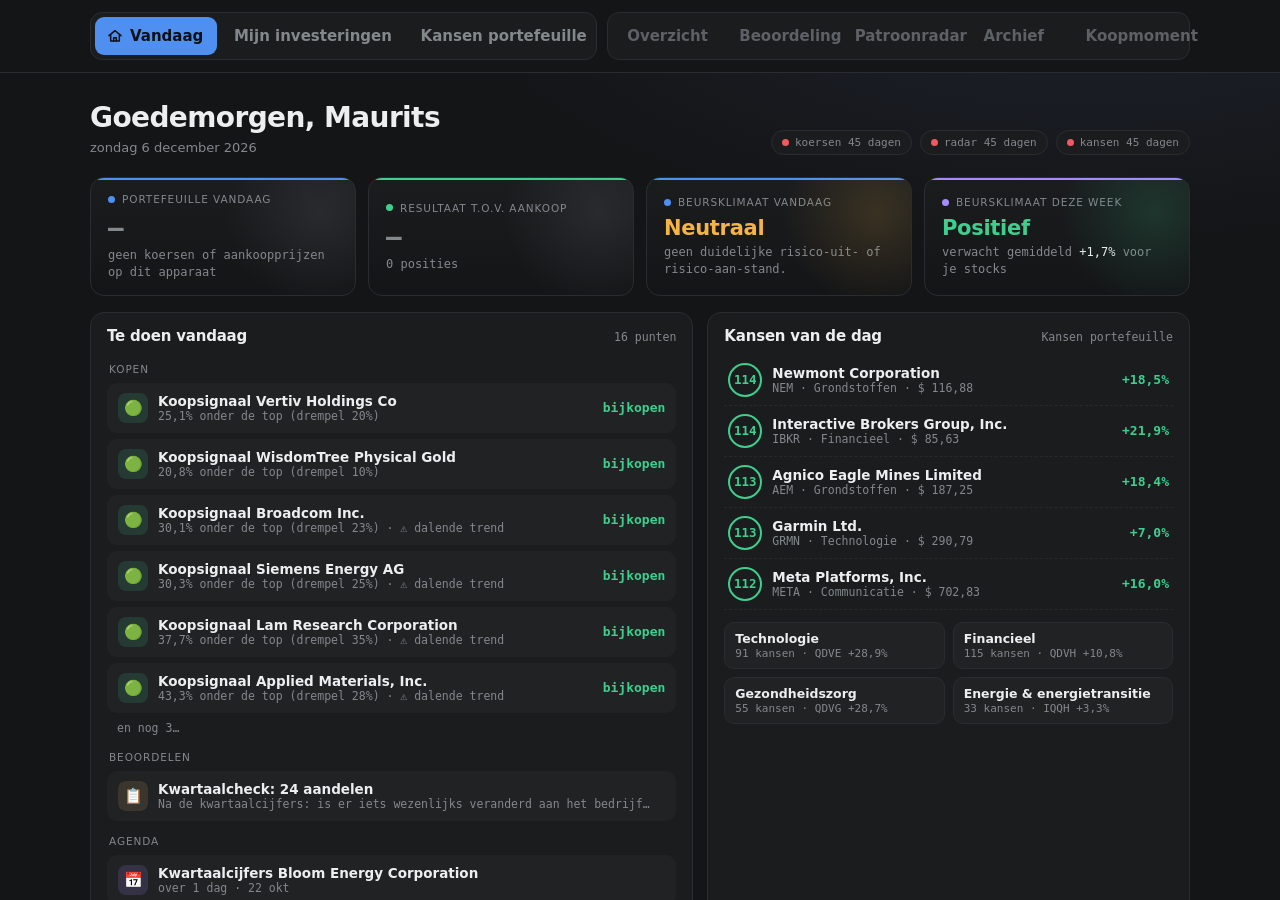
==== index.html @ e5e5acac "12 stappen uit de gids in het hele dashboard, pagina Beoordeling, beveiliging en app-icoon (tussenst" ====
<!DOCTYPE html>
<html lang="nl">
<head>
<meta charset="UTF-8">
<meta http-equiv="Content-Security-Policy" content="default-src 'self'; script-src 'self' 'unsafe-inline'; style-src 'self' 'unsafe-inline' https://fonts.googleapis.com; font-src https://fonts.gstatic.com; img-src 'self' data:; connect-src 'self' https://api.github.com; frame-src 'self'; object-src 'none'; base-uri 'none'; form-action 'none'">
<meta name="referrer" content="no-referrer">
<meta name="robots" content="noindex, nofollow">
<style id="af">html{display:none}</style>
<script src="antiframe.js"></script>
<meta name="viewport" content="width=device-width, initial-scale=1, viewport-fit=cover">
<title>Investeringen</title>
<link rel="manifest" href="manifest.webmanifest">
<meta name="theme-color" content="#141517">
<meta name="color-scheme" content="dark">
<meta name="mobile-web-app-capable" content="yes">
<meta name="apple-mobile-web-app-capable" content="yes">
<meta name="apple-mobile-web-app-status-bar-style" content="black-translucent">
<meta name="apple-mobile-web-app-title" content="Investeringen">
<link rel="icon" href="icons/icon.svg" type="image/svg+xml">
<link rel="icon" href="icons/icon-192.png" type="image/png" sizes="192x192">
<link rel="apple-touch-icon" href="icons/icon-180.png">
<link rel="preconnect" href="https://fonts.googleapis.com">
<link href="https://fonts.googleapis.com/css2?family=Space+Grotesk:wght@500;600;700&display=swap" rel="stylesheet">
<style>
  :root {
    --ink: #141517; --panel: #1a1c1e; --panel-2: #202224; --line: #2a2c2f;
    --muted: #83888d; --text: #eceef0; --accent: #4f8ff0;
  }
  * { box-sizing: border-box; margin: 0; padding: 0; }
  html, body { height: 100%; background: var(--ink); color: var(--text); overflow: hidden; }
  body {
    display: flex; flex-direction: column;
    font-family: 'Space Grotesk', system-ui, sans-serif;
    /* als app op het beginscherm: niet onder de notch, de statusbalk of de thuisbalk */
    padding: env(safe-area-inset-top, 0px) env(safe-area-inset-right, 0px) env(safe-area-inset-bottom, 0px) env(safe-area-inset-left, 0px);
  }
  nav.tabs {
    flex: 0 0 auto; display: flex; justify-content: center;
    padding: 12px 18px; background: var(--ink); border-bottom: 1px solid var(--line);
  }
  .navwrap { display: flex; gap: 10px; width: 100%; max-width: 1100px; }
  .seg {
    display: flex; gap: 4px; min-width: 0;
    background: var(--panel); border: 1px solid var(--line); border-radius: 12px; padding: 4px;
  }
  .seg.world { flex: 2.6 1 0; }
  .seg button.home { flex: 0 0 auto; display: inline-flex; align-items: center; gap: 7px; padding-left: 12px; padding-right: 14px; }
  .seg button.home svg { width: 16px; height: 16px; flex-shrink: 0; }
  .seg.world button.home.active { background: var(--accent); color: #0d1117; }
  .navwrap.is-home .seg.view button { color: #5d6166; }
  .seg.view { flex: 3 1 0; }
  .seg button {
    flex: 1; min-width: 0; font: inherit; font-size: 15px; font-weight: 600; cursor: pointer;
    border: 0; border-radius: 9px; padding: 10px 12px; white-space: nowrap;
    background: transparent; color: var(--muted); transition: background .15s, color .15s, box-shadow .15s;
  }
  .seg button:hover { color: var(--text); }
  /* bovenste niveau: welke wereld (vol blauw) */
  .seg.world button.active { background: var(--accent); color: #0d1117; }
  /* tweede niveau: welk scherm (licht blauw) */
  .seg.view button.active { background: rgba(79,143,240,.16); color: var(--accent); box-shadow: inset 0 0 0 1px rgba(79,143,240,.55); }
  .seg button .n { font-size: 11px; font-weight: 600; opacity: .75; margin-left: 4px; }
  .seg button .short { display: none; }
  @media (max-width: 1000px) and (min-width: 721px), (max-width: 520px) {
    .seg.view button .full { display: none; }
    .seg.view button .short { display: inline; }
  }
  @media (max-width: 720px) {
    nav.tabs { padding: 10px 12px; }
    .navwrap { flex-direction: column; gap: 6px; }
    .seg button { font-size: 13.5px; padding: 9px 6px; }
    .seg button.home .lbl { display: none; }
    .seg button.home { padding: 9px 11px; }
  }
  main { flex: 1 1 auto; position: relative; min-height: 0; }
  iframe {
    position: absolute; inset: 0; width: 100%; height: 100%;
    border: 0; background: var(--ink); display: none;
  }
  iframe.active { display: block; }
</style>
</head>
<body>
  <nav class="tabs">
    <div class="navwrap">
      <div class="seg world" role="tablist" aria-label="Portefeuille">
        <button role="tab" data-world="home" class="home" title="Vandaag: je dag in één oogopslag">
          <svg viewBox="0 0 24 24" fill="none" stroke="currentColor" stroke-width="2.2" stroke-linecap="round" stroke-linejoin="round"><path d="M3 11.5 12 4l9 7.5"/><path d="M5.5 10v9.5h13V10"/><path d="M10 19.5v-5h4v5"/></svg><span class="lbl">Vandaag</span></button>
        <button role="tab" data-world="inv">Mijn investeringen</button>
        <button role="tab" data-world="top">Kansen portefeuille</button>
      </div>
      <div class="seg view" role="tablist" aria-label="Scherm">
        <button role="tab" data-view="overzicht">Overzicht</button>
        <button role="tab" data-view="score" title="De 12 stappen en de scorecard per aandeel"><span class="full">Beoordeling</span><span class="short">Score</span></button>
        <button role="tab" data-view="radar"><span class="full">Patroonradar</span><span class="short">Radar</span></button>
        <button role="tab" data-view="archief">Archief</button>
        <button role="tab" data-view="koop"><span class="full">Koopmoment</span><span class="short">Koop</span></button>
      </div>
    </div>
  </nav>
  <main>
    <iframe id="home" title="Vandaag" data-src="vandaag.html"></iframe>
    <iframe id="inv-overzicht" title="Investeringen" src="portfolio.html"></iframe>
    <iframe id="inv-score" title="Beoordeling · Investeringen" data-src="beoordeling.html"></iframe>
    <iframe id="inv-radar" title="Patroonradar · Investeringen" data-src="signals.html"></iframe>
    <iframe id="inv-archief" title="Archief · Investeringen" data-src="archief.html"></iframe>
    <iframe id="inv-koop" title="Bijkopen · Investeringen" data-src="koopmoment.html?set=own"></iframe>
    <iframe id="top-overzicht" title="Kansen portefeuille" data-src="screener.html"></iframe>
    <iframe id="top-score" title="Survivors · Kansen portefeuille" data-src="beoordeling.html?set=top"></iframe>
    <iframe id="top-radar" title="Patroonradar · Kansen portefeuille" data-src="signals.html?set=top250"></iframe>
    <iframe id="top-archief" title="Archief · Kansen portefeuille" data-src="archief.html?set=top250"></iframe>
    <iframe id="top-koop" title="Koopmoment · Kansen portefeuille" data-src="koopmoment.html"></iframe>
  </main>
<script>
  // Twee niveaus: wereld (je eigen investeringen of de Top 250) × scherm (overzicht, beoordeling, radar, archief, koopmoment)
  const WORLDS = ['inv', 'top'], VIEWS = ['overzicht', 'score', 'radar', 'archief', 'koop'];
  const HASH = {            // mooie adressen, ook de oude (#patroonradar, #archief, #top250) blijven werken
    'home': 'vandaag',
    'inv-overzicht': 'investeringen', 'inv-radar': 'patroonradar', 'inv-archief': 'archief',
    'top-overzicht': 'top250', 'top-radar': 'top250-radar', 'top-archief': 'top250-archief',
    'inv-koop': 'bijkopen', 'top-koop': 'koopmoment', 'inv-score': 'beoordeling', 'top-score': 'survivors'
  };
  const FROM_HASH = Object.fromEntries(Object.entries(HASH).map(([k, v]) => [v, k]));
  FROM_HASH.signalen = 'inv-radar';
  const TITLE = {
    'home': 'Vandaag',
    'inv-overzicht': 'Investeringen', 'inv-radar': 'Patroonradar · Investeringen', 'inv-archief': 'Archief · Investeringen',
    'top-overzicht': 'Kansen portefeuille', 'top-radar': 'Patroonradar · Kansen portefeuille', 'top-archief': 'Archief · Kansen portefeuille',
    'inv-koop': 'Bijkopen · Investeringen', 'top-koop': 'Koopmoment · Kansen portefeuille',
    'inv-score': 'Beoordeling · Investeringen', 'top-score': 'Survivors · Kansen portefeuille'
  };
  let world = 'inv', view = 'overzicht';

  let atHome = false;
  function show(w, v) {
    atHome = w === 'home';
    if (!atHome) {
      world = WORLDS.includes(w) ? w : 'inv';
      view = VIEWS.includes(v) ? v : 'overzicht';
    }
    const id = atHome ? 'home' : world + '-' + view;
    document.querySelector('.navwrap').classList.toggle('is-home', atHome);
    document.querySelectorAll('.seg.world button').forEach(b => {
      const on = atHome ? b.dataset.world === 'home' : b.dataset.world === world;
      b.classList.toggle('active', on); b.setAttribute('aria-selected', on);
    });
    document.querySelectorAll('.seg.view button').forEach(b => {
      const on = !atHome && b.dataset.view === view; b.classList.toggle('active', on); b.setAttribute('aria-selected', on);
    });
    document.querySelectorAll('main iframe').forEach(f => {
      const on = f.id === id;
      if (on && !f.getAttribute('src') && f.dataset.src) f.src = f.dataset.src;   // pas laden bij eerste keer openen
      else if (on) try { f.contentWindow.postMessage({ type: 'dashboard-shown' }, location.origin); } catch (e) {}   // tabblad weer getoond: bijwerken (shared.js)
      f.classList.toggle('active', on);
    });
    document.title = TITLE[id];
    try { sessionStorage.setItem('active_tab', id); } catch (e) {}
    if (location.hash !== '#' + HASH[id]) history.replaceState(null, '', '#' + HASH[id]);
  }
  function fromKey(key) {
    const id = FROM_HASH[key] || key;
    if (id === 'home') return ['home'];
    const [w, v] = String(id || '').split('-');
    return [w, v];
  }

  // Wissel je van wereld, dan blijf je op hetzelfde scherm (radar → radar)
  document.querySelectorAll('.seg.world button').forEach(b => b.addEventListener('click', () => show(b.dataset.world, view)));
  // Vanaf Vandaag een scherm kiezen: dat scherm van de laatst gebruikte lijst
  document.querySelectorAll('.seg.view button').forEach(b => b.addEventListener('click', () => show(world, b.dataset.view)));
  window.addEventListener('hashchange', () => show(...fromKey(location.hash.slice(1))));

  // Nieuw tabblad of browser opnieuw geopend: startscherm Vandaag.
  // Verversen binnen hetzelfde tabblad: je blijft waar je was.
  let start = null;
  try { start = sessionStorage.getItem('active_tab'); } catch (e) {}
  if (start && FROM_HASH[location.hash.slice(1)]) start = FROM_HASH[location.hash.slice(1)];
  show(...fromKey(start || 'home'));
</script>
</body>
</html>
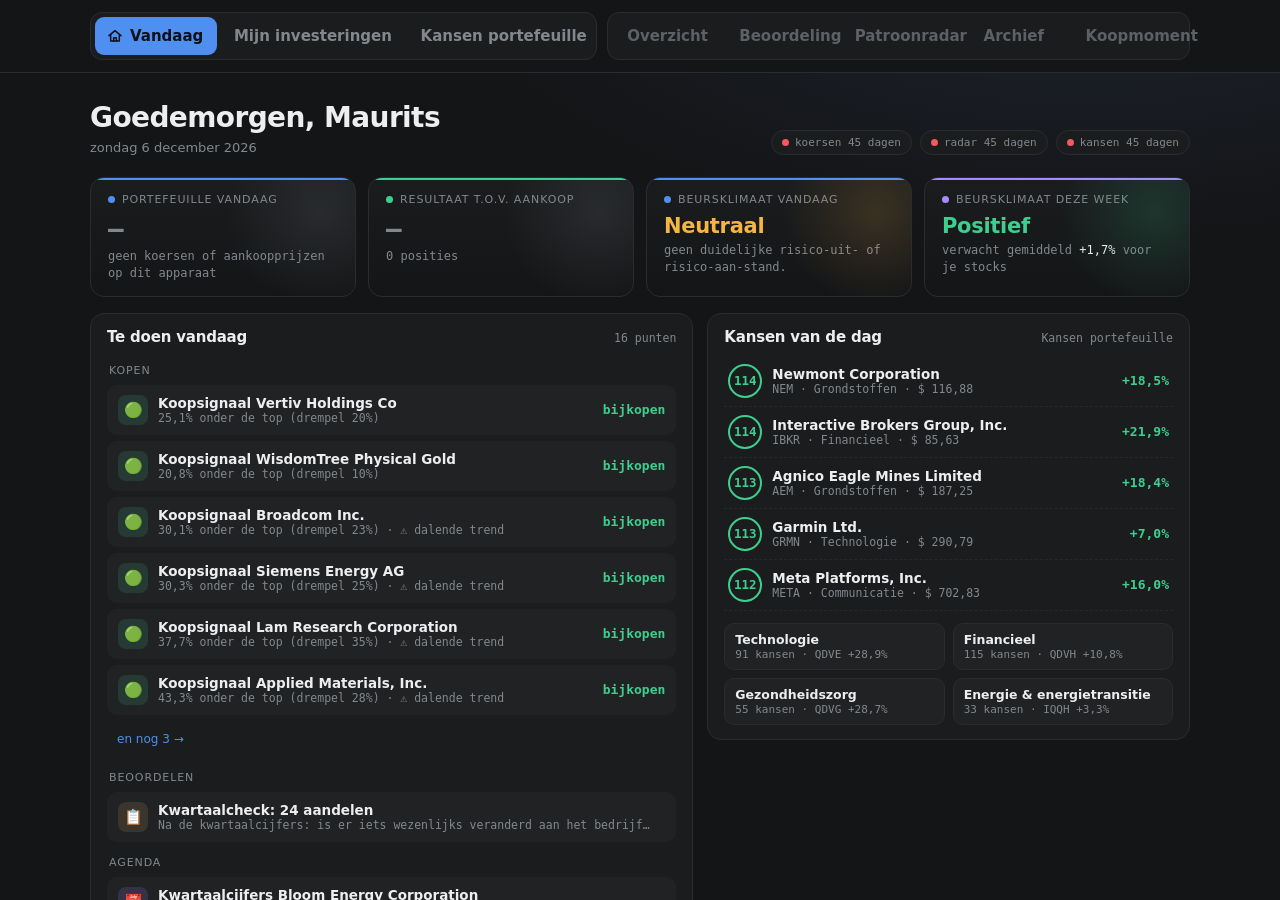
==== commit 1b803780: "Beoordeling: kwartaalcijfers, gedeelde koppeling posities; Vandaag: uitlijning en beoordeel-taken; t" ====
--- a/index.html
+++ b/index.html
@@ -71,6 +71,11 @@
     .seg button { font-size: 13.5px; padding: 9px 6px; }
     .seg button.home .lbl { display: none; }
     .seg button.home { padding: 9px 11px; }
+  }
+  @media (max-width: 380px) {
+    nav.tabs { padding: 8px 8px; }
+    .seg { gap: 2px; padding: 3px; }
+    .seg button { font-size: 12.5px; padding: 9px 3px; letter-spacing: -.1px; }
   }
   main { flex: 1 1 auto; position: relative; min-height: 0; }
   iframe {
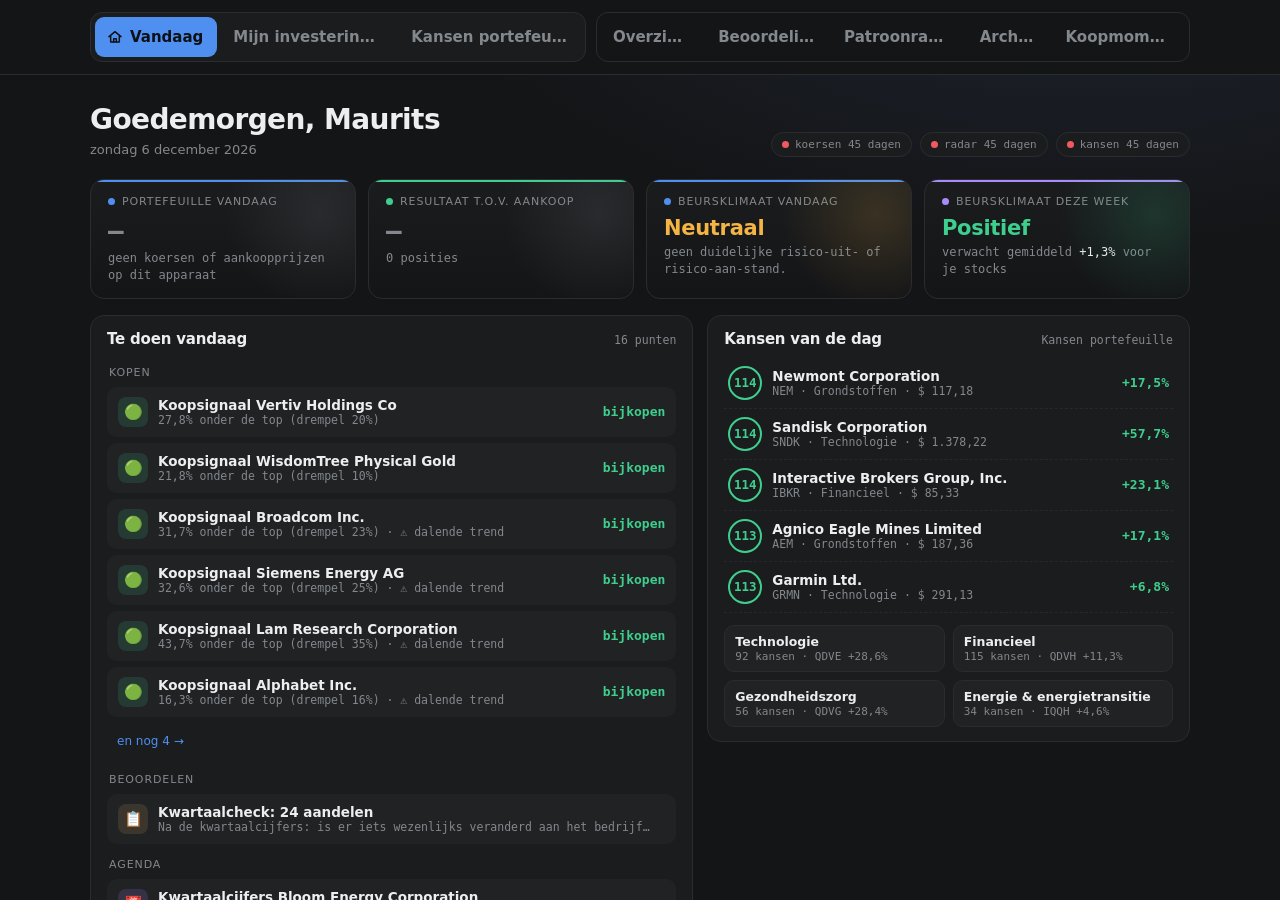
==== commit 4a3b5b3a: "Mobiel en uitlijning: navigatie en Investeringen afgerond, Patroonradar en Archief deels (tussenstan" ====
--- a/index.html
+++ b/index.html
@@ -43,44 +43,75 @@
     display: flex; gap: 4px; min-width: 0;
     background: var(--panel); border: 1px solid var(--line); border-radius: 12px; padding: 4px;
   }
-  .seg.world { flex: 2.6 1 0; }
+  /* breedte volgt de labels; groeiruimte naar rato van het aantal knoppen, zodat alle labels even ver uit elkaar staan */
+  .seg.world { flex: 2 1 auto; }
   .seg button.home { flex: 0 0 auto; display: inline-flex; align-items: center; gap: 7px; padding-left: 12px; padding-right: 14px; }
   .seg button.home svg { width: 16px; height: 16px; flex-shrink: 0; }
   .seg.world button.home.active { background: var(--accent); color: #0d1117; }
-  .navwrap.is-home .seg.view button { color: #5d6166; }
-  .seg.view { flex: 3 1 0; }
+  /* op Vandaag is het tweede niveau rustiger, maar de labels blijven leesbaar */
+  .navwrap.is-home .seg.view { background: transparent; }
+  .seg.view { flex: 5 1 auto; }
   .seg button {
-    flex: 1; min-width: 0; font: inherit; font-size: 15px; font-weight: 600; cursor: pointer;
-    border: 0; border-radius: 9px; padding: 10px 12px; white-space: nowrap;
+    flex: 1 1 auto; min-width: 0; min-height: 40px; font: inherit; font-size: 15px; font-weight: 600; cursor: pointer;
+    border: 0; border-radius: 9px; padding: 10px 12px; white-space: nowrap; overflow: hidden; text-overflow: ellipsis;
     background: transparent; color: var(--muted); transition: background .15s, color .15s, box-shadow .15s;
+    -webkit-tap-highlight-color: transparent; touch-action: manipulation;
   }
   .seg button:hover { color: var(--text); }
+  .seg button:active { background: rgba(255,255,255,.06); }
   /* bovenste niveau: welke wereld (vol blauw) */
   .seg.world button.active { background: var(--accent); color: #0d1117; }
   /* tweede niveau: welk scherm (licht blauw) */
   .seg.view button.active { background: rgba(79,143,240,.16); color: var(--accent); box-shadow: inset 0 0 0 1px rgba(79,143,240,.55); }
   .seg button .n { font-size: 11px; font-weight: 600; opacity: .75; margin-left: 4px; }
   .seg button .short { display: none; }
+  /* tablet en kleine laptop: één rij, iets compacter zodat de labels passen */
+  @media (max-width: 1120px) and (min-width: 721px) {
+    .seg button { font-size: 14px; padding-left: 8px; padding-right: 8px; }
+    .seg button.home { padding-left: 10px; padding-right: 12px; }
+  }
   @media (max-width: 1000px) and (min-width: 721px), (max-width: 520px) {
     .seg.view button .full { display: none; }
     .seg.view button .short { display: inline; }
   }
+  @media (max-width: 860px) and (min-width: 721px), (max-width: 340px) {
+    .seg.world button .full { display: none; }
+    .seg.world button .short { display: inline; }
+  }
   @media (max-width: 720px) {
     nav.tabs { padding: 10px 12px; }
     .navwrap { flex-direction: column; gap: 6px; }
-    .seg button { font-size: 13.5px; padding: 9px 6px; }
+    .seg button { font-size: 13.5px; padding: 8px 6px; }
     .seg button.home .lbl { display: none; }
-    .seg button.home { padding: 9px 11px; }
+    .seg button.home { padding: 8px 12px; }
   }
   @media (max-width: 380px) {
     nav.tabs { padding: 8px 8px; }
     .seg { gap: 2px; padding: 3px; }
-    .seg button { font-size: 12.5px; padding: 9px 3px; letter-spacing: -.1px; }
+    .seg button { font-size: 12.5px; padding: 8px 3px; letter-spacing: -.1px; }
+  }
+  /* telefoon liggend: één rij met korte labels, anders blijft er te weinig hoogte over */
+  @media (orientation: landscape) and (max-height: 500px) and (min-width: 540px) and (max-width: 1000px) {
+    nav.tabs { padding: 6px 12px; }
+    .navwrap { flex-direction: row; gap: 6px; }
+    .seg { padding: 3px; }
+    .seg button { font-size: 13.5px; padding: 6px 8px; }
+    .seg button.home { padding: 6px 10px; }
+    .seg button.home .lbl, .seg button .full { display: none; }
+    .seg button .short { display: inline; }
+  }
+  @media (orientation: landscape) and (max-height: 500px) and (min-width: 540px) and (max-width: 600px) {
+    .seg button { font-size: 12.5px; padding: 6px 5px; }
   }
   main { flex: 1 1 auto; position: relative; min-height: 0; }
+  /* zolang een scherm nog laadt: tekst in plaats van een leeg vlak (de pagina zelf dekt dit af) */
+  main::before {
+    content: "Laden…"; position: absolute; inset: 0; display: grid; place-items: center;
+    color: var(--muted); font-size: 14px;
+  }
   iframe {
     position: absolute; inset: 0; width: 100%; height: 100%;
-    border: 0; background: var(--ink); display: none;
+    border: 0; background: transparent; display: none;
   }
   iframe.active { display: block; }
 </style>
@@ -91,8 +122,8 @@
       <div class="seg world" role="tablist" aria-label="Portefeuille">
         <button role="tab" data-world="home" class="home" title="Vandaag: je dag in één oogopslag">
           <svg viewBox="0 0 24 24" fill="none" stroke="currentColor" stroke-width="2.2" stroke-linecap="round" stroke-linejoin="round"><path d="M3 11.5 12 4l9 7.5"/><path d="M5.5 10v9.5h13V10"/><path d="M10 19.5v-5h4v5"/></svg><span class="lbl">Vandaag</span></button>
-        <button role="tab" data-world="inv">Mijn investeringen</button>
-        <button role="tab" data-world="top">Kansen portefeuille</button>
+        <button role="tab" data-world="inv"><span class="full">Mijn investeringen</span><span class="short">Investeringen</span></button>
+        <button role="tab" data-world="top"><span class="full">Kansen portefeuille</span><span class="short">Kansen</span></button>
       </div>
       <div class="seg view" role="tablist" aria-label="Scherm">
         <button role="tab" data-view="overzicht">Overzicht</button>
@@ -174,6 +205,8 @@
   // Vanaf Vandaag een scherm kiezen: dat scherm van de laatst gebruikte lijst
   document.querySelectorAll('.seg.view button').forEach(b => b.addEventListener('click', () => show(world, b.dataset.view)));
   window.addEventListener('hashchange', () => show(...fromKey(location.hash.slice(1))));
+  // iOS toont de ingedrukte knop (:active) alleen als er een touchstart-luisteraar is
+  document.addEventListener('touchstart', () => {}, { passive: true });
 
   // Nieuw tabblad of browser opnieuw geopend: startscherm Vandaag.
   // Verversen binnen hetzelfde tabblad: je blijft waar je was.
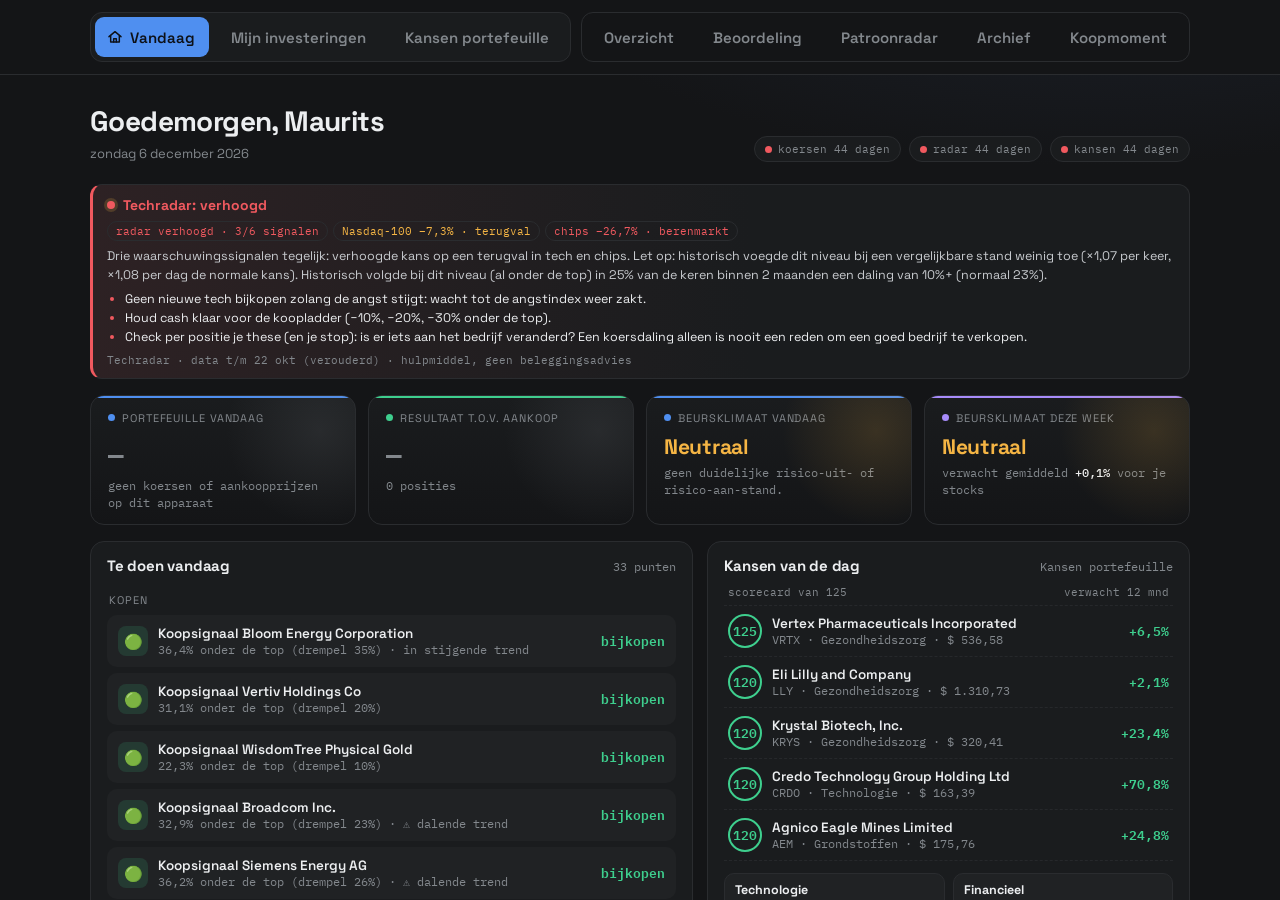
==== commit 58d310f8: "Lettertypes zelf gehost (Space Grotesk, IBM Plex Mono, OFL): geen verbinding met Google, strengere C" ====
--- a/index.html
+++ b/index.html
@@ -2,11 +2,13 @@
 <html lang="nl">
 <head>
 <meta charset="UTF-8">
-<meta http-equiv="Content-Security-Policy" content="default-src 'self'; script-src 'self' 'unsafe-inline'; style-src 'self' 'unsafe-inline' https://fonts.googleapis.com; font-src https://fonts.gstatic.com; img-src 'self' data:; connect-src 'self' https://api.github.com; frame-src 'self'; object-src 'none'; base-uri 'none'; form-action 'none'">
+<meta http-equiv="Content-Security-Policy" content="default-src 'self'; script-src 'self' 'unsafe-inline'; style-src 'self' 'unsafe-inline'; font-src 'self'; img-src 'self' data:; connect-src 'self' https://api.github.com; frame-src 'self'; object-src 'none'; base-uri 'none'; form-action 'none'">
 <meta name="referrer" content="no-referrer">
 <meta name="robots" content="noindex, nofollow">
 <style id="af">html{display:none}</style>
 <script src="antiframe.js"></script>
+<link rel="stylesheet" href="fonts.css">
+<link rel="preload" href="fonts/SpaceGrotesk-var.woff2" as="font" type="font/woff2" crossorigin>
 <meta name="viewport" content="width=device-width, initial-scale=1, viewport-fit=cover">
 <title>Investeringen</title>
 <link rel="manifest" href="manifest.webmanifest">
@@ -19,8 +21,6 @@
 <link rel="icon" href="icons/icon.svg" type="image/svg+xml">
 <link rel="icon" href="icons/icon-192.png" type="image/png" sizes="192x192">
 <link rel="apple-touch-icon" href="icons/icon-180.png">
-<link rel="preconnect" href="https://fonts.googleapis.com">
-<link href="https://fonts.googleapis.com/css2?family=Space+Grotesk:wght@500;600;700&display=swap" rel="stylesheet">
 <style>
   :root {
     --ink: #141517; --panel: #1a1c1e; --panel-2: #202224; --line: #2a2c2f;
--- a/fonts.css
+++ b/fonts.css
@@ -0,0 +1,6 @@
+/* Lettertypes van het dashboard, zelf gehost (geen verbinding met Google). Alleen de tekens die het dashboard gebruikt.
+   Space Grotesk en IBM Plex Mono: SIL Open Font License, zie fonts/OFL-*.txt */
+@font-face { font-family: 'Space Grotesk'; src: url('fonts/SpaceGrotesk-var.woff2') format('woff2'); font-weight: 300 700; font-style: normal; font-display: swap; }
+@font-face { font-family: 'IBM Plex Mono'; src: url('fonts/IBMPlexMono-400.woff2') format('woff2'); font-weight: 400; font-style: normal; font-display: swap; }
+@font-face { font-family: 'IBM Plex Mono'; src: url('fonts/IBMPlexMono-500.woff2') format('woff2'); font-weight: 500; font-style: normal; font-display: swap; }
+@font-face { font-family: 'IBM Plex Mono'; src: url('fonts/IBMPlexMono-600.woff2') format('woff2'); font-weight: 600 700; font-style: normal; font-display: swap; }
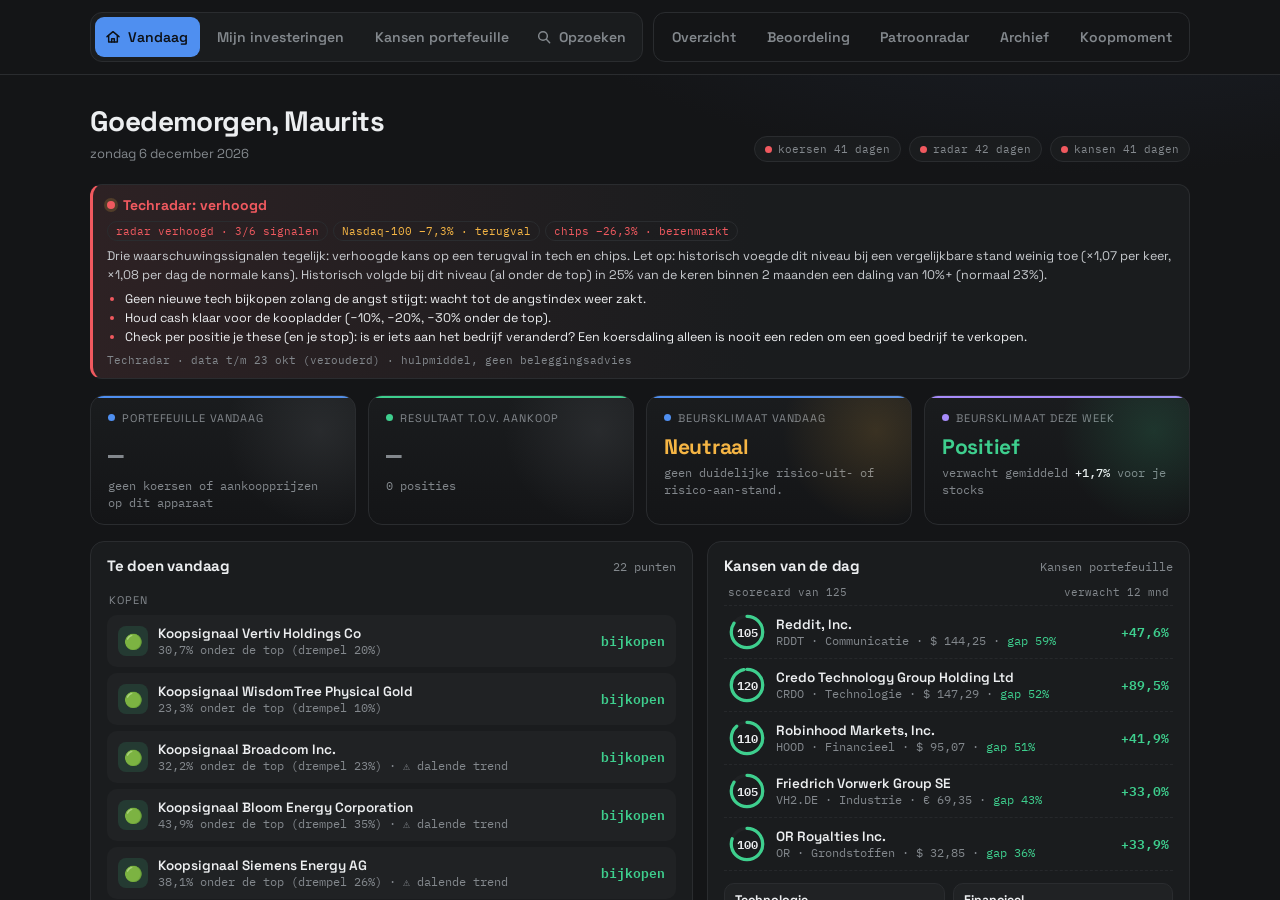
==== commit b4c8ec38: "Opzoeken: elk aandeel door de volledige scorecard en de 12 stappen Nieuwe tab Opzoeken (vergrootglas" ====
--- a/index.html
+++ b/index.html
@@ -45,9 +45,9 @@
   }
   /* breedte volgt de labels; groeiruimte naar rato van het aantal knoppen, zodat alle labels even ver uit elkaar staan */
   .seg.world { flex: 2 1 auto; }
-  .seg button.home { flex: 0 0 auto; display: inline-flex; align-items: center; gap: 7px; padding-left: 12px; padding-right: 14px; }
-  .seg button.home svg { width: 16px; height: 16px; flex-shrink: 0; }
-  .seg.world button.home.active { background: var(--accent); color: #0d1117; }
+  .seg button.ico { flex: 0 0 auto; display: inline-flex; align-items: center; gap: 7px; padding-left: 12px; padding-right: 14px; }
+  .seg button.ico svg { width: 16px; height: 16px; flex-shrink: 0; }
+  .seg.world button.ico.active { background: var(--accent); color: #0d1117; }
   /* op Vandaag is het tweede niveau rustiger, maar de labels blijven leesbaar */
   .navwrap.is-home .seg.view { background: transparent; }
   .seg.view { flex: 5 1 auto; }
@@ -65,16 +65,19 @@
   .seg.view button.active { background: rgba(79,143,240,.16); color: var(--accent); box-shadow: inset 0 0 0 1px rgba(79,143,240,.55); }
   .seg button .n { font-size: 11px; font-weight: 600; opacity: .75; margin-left: 4px; }
   .seg button .short { display: none; }
-  /* tablet en kleine laptop: één rij, iets compacter zodat de labels passen */
-  @media (max-width: 1120px) and (min-width: 721px) {
+  /* tablet en computer: één rij, iets compacter zodat alle labels passen (ook met Opzoeken erbij) */
+  @media (min-width: 721px) {
     .seg button { font-size: 14px; padding-left: 8px; padding-right: 8px; }
-    .seg button.home { padding-left: 10px; padding-right: 12px; }
+    .seg button.ico { padding-left: 10px; padding-right: 12px; }
   }
   @media (max-width: 1000px) and (min-width: 721px), (max-width: 520px) {
     .seg.view button .full { display: none; }
     .seg.view button .short { display: inline; }
   }
-  @media (max-width: 860px) and (min-width: 721px), (max-width: 340px) {
+  @media (max-width: 860px) and (min-width: 721px) {
+    .seg button.ico .lbl { display: none; }   /* smalle tablet: Vandaag en Opzoeken als pictogram, anders past de rij niet */
+  }
+  @media (max-width: 860px) and (min-width: 721px), (max-width: 520px) {
     .seg.world button .full { display: none; }
     .seg.world button .short { display: inline; }
   }
@@ -82,8 +85,8 @@
     nav.tabs { padding: 10px 12px; }
     .navwrap { flex-direction: column; gap: 6px; }
     .seg button { font-size: 13.5px; padding: 8px 6px; }
-    .seg button.home .lbl { display: none; }
-    .seg button.home { padding: 8px 12px; }
+    .seg button.ico .lbl { display: none; }
+    .seg button.ico { padding: 8px 12px; }
   }
   @media (max-width: 380px) {
     nav.tabs { padding: 8px 8px; }
@@ -96,8 +99,8 @@
     .navwrap { flex-direction: row; gap: 6px; }
     .seg { padding: 3px; }
     .seg button { font-size: 13.5px; padding: 6px 8px; }
-    .seg button.home { padding: 6px 10px; }
-    .seg button.home .lbl, .seg button .full { display: none; }
+    .seg button.ico { padding: 6px 10px; }
+    .seg button.ico .lbl, .seg button .full { display: none; }
     .seg button .short { display: inline; }
   }
   @media (orientation: landscape) and (max-height: 500px) and (min-width: 540px) and (max-width: 600px) {
@@ -120,10 +123,12 @@
   <nav class="tabs">
     <div class="navwrap">
       <div class="seg world" role="tablist" aria-label="Portefeuille">
-        <button role="tab" data-world="home" class="home" title="Vandaag: je dag in één oogopslag">
+        <button role="tab" data-world="home" class="ico" title="Vandaag: je dag in één oogopslag">
           <svg viewBox="0 0 24 24" fill="none" stroke="currentColor" stroke-width="2.2" stroke-linecap="round" stroke-linejoin="round"><path d="M3 11.5 12 4l9 7.5"/><path d="M5.5 10v9.5h13V10"/><path d="M10 19.5v-5h4v5"/></svg><span class="lbl">Vandaag</span></button>
         <button role="tab" data-world="inv"><span class="full">Mijn investeringen</span><span class="short">Investeringen</span></button>
         <button role="tab" data-world="top"><span class="full">Kansen portefeuille</span><span class="short">Kansen</span></button>
+        <button role="tab" data-world="zoek" class="ico" title="Opzoeken: scorecard en 12 stappen van elk aandeel" aria-label="Opzoeken">
+          <svg viewBox="0 0 24 24" fill="none" stroke="currentColor" stroke-width="2.2" stroke-linecap="round" stroke-linejoin="round"><circle cx="10.5" cy="10.5" r="6.5"/><path d="m15.5 15.5 5 5"/></svg><span class="lbl">Opzoeken</span></button>
       </div>
       <div class="seg view" role="tablist" aria-label="Scherm">
         <button role="tab" data-view="overzicht">Overzicht</button>
@@ -146,12 +151,14 @@
     <iframe id="top-radar" title="Patroonradar · Kansen portefeuille" data-src="signals.html?set=top250"></iframe>
     <iframe id="top-archief" title="Archief · Kansen portefeuille" data-src="archief.html?set=top250"></iframe>
     <iframe id="top-koop" title="Koopmoment · Kansen portefeuille" data-src="koopmoment.html"></iframe>
+    <iframe id="zoek" title="Opzoeken" data-src="opzoeken.html"></iframe>
   </main>
 <script>
   // Twee niveaus: wereld (je eigen investeringen of de Top 250) × scherm (overzicht, beoordeling, radar, archief, koopmoment)
   const WORLDS = ['inv', 'top'], VIEWS = ['overzicht', 'score', 'radar', 'archief', 'koop'];
+  const SINGLE = ['home', 'zoek'];          // schermen zonder tweede niveau: Vandaag en Opzoeken
   const HASH = {            // mooie adressen, ook de oude (#patroonradar, #archief, #top250) blijven werken
-    'home': 'vandaag',
+    'home': 'vandaag', 'zoek': 'opzoeken',
     'inv-overzicht': 'investeringen', 'inv-radar': 'patroonradar', 'inv-archief': 'archief',
     'top-overzicht': 'top250', 'top-radar': 'top250-radar', 'top-archief': 'top250-archief',
     'inv-koop': 'bijkopen', 'top-koop': 'koopmoment', 'inv-score': 'beoordeling', 'top-score': 'survivors'
@@ -159,7 +166,7 @@
   const FROM_HASH = Object.fromEntries(Object.entries(HASH).map(([k, v]) => [v, k]));
   FROM_HASH.signalen = 'inv-radar';
   const TITLE = {
-    'home': 'Vandaag',
+    'home': 'Vandaag', 'zoek': 'Opzoeken',
     'inv-overzicht': 'Investeringen', 'inv-radar': 'Patroonradar · Investeringen', 'inv-archief': 'Archief · Investeringen',
     'top-overzicht': 'Kansen portefeuille', 'top-radar': 'Patroonradar · Kansen portefeuille', 'top-archief': 'Archief · Kansen portefeuille',
     'inv-koop': 'Bijkopen · Investeringen', 'top-koop': 'Koopmoment · Kansen portefeuille',
@@ -167,21 +174,21 @@
   };
   let world = 'inv', view = 'overzicht';
 
-  let atHome = false;
+  let single = null;                        // 'home' of 'zoek', anders null
   function show(w, v) {
-    atHome = w === 'home';
-    if (!atHome) {
+    single = SINGLE.includes(w) ? w : null;
+    if (!single) {
       world = WORLDS.includes(w) ? w : 'inv';
       view = VIEWS.includes(v) ? v : 'overzicht';
     }
-    const id = atHome ? 'home' : world + '-' + view;
-    document.querySelector('.navwrap').classList.toggle('is-home', atHome);
+    const id = single || world + '-' + view;
+    document.querySelector('.navwrap').classList.toggle('is-home', !!single);
     document.querySelectorAll('.seg.world button').forEach(b => {
-      const on = atHome ? b.dataset.world === 'home' : b.dataset.world === world;
+      const on = single ? b.dataset.world === single : b.dataset.world === world;
       b.classList.toggle('active', on); b.setAttribute('aria-selected', on);
     });
     document.querySelectorAll('.seg.view button').forEach(b => {
-      const on = !atHome && b.dataset.view === view; b.classList.toggle('active', on); b.setAttribute('aria-selected', on);
+      const on = !single && b.dataset.view === view; b.classList.toggle('active', on); b.setAttribute('aria-selected', on);
     });
     document.querySelectorAll('main iframe').forEach(f => {
       const on = f.id === id;
@@ -195,14 +202,14 @@
   }
   function fromKey(key) {
     const id = FROM_HASH[key] || key;
-    if (id === 'home') return ['home'];
+    if (SINGLE.includes(id)) return [id];
     const [w, v] = String(id || '').split('-');
     return [w, v];
   }
 
   // Wissel je van wereld, dan blijf je op hetzelfde scherm (radar → radar)
   document.querySelectorAll('.seg.world button').forEach(b => b.addEventListener('click', () => show(b.dataset.world, view)));
-  // Vanaf Vandaag een scherm kiezen: dat scherm van de laatst gebruikte lijst
+  // Vanaf Vandaag of Opzoeken een scherm kiezen: dat scherm van de laatst gebruikte lijst
   document.querySelectorAll('.seg.view button').forEach(b => b.addEventListener('click', () => show(world, b.dataset.view)));
   window.addEventListener('hashchange', () => show(...fromKey(location.hash.slice(1))));
   // iOS toont de ingedrukte knop (:active) alleen als er een touchstart-luisteraar is
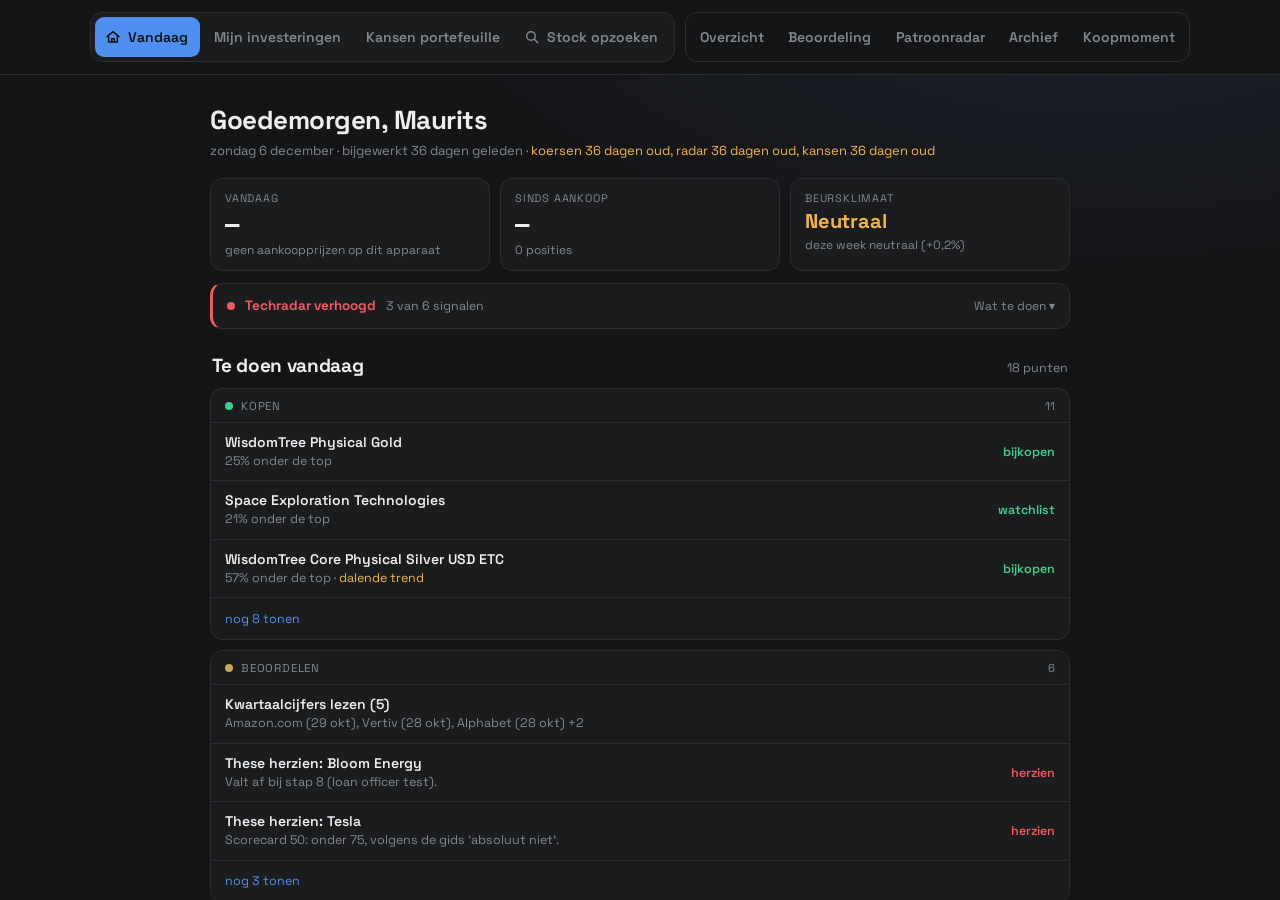
==== commit 8c691f6d: "Vandaag rustiger: alleen te doen, techradar op één regel; Stock opzoeken Vandaag (hoofdpagina) - Kan" ====
--- a/index.html
+++ b/index.html
@@ -65,7 +65,7 @@
   .seg.view button.active { background: rgba(79,143,240,.16); color: var(--accent); box-shadow: inset 0 0 0 1px rgba(79,143,240,.55); }
   .seg button .n { font-size: 11px; font-weight: 600; opacity: .75; margin-left: 4px; }
   .seg button .short { display: none; }
-  /* tablet en computer: één rij, iets compacter zodat alle labels passen (ook met Opzoeken erbij) */
+  /* tablet en computer: één rij, iets compacter zodat alle labels passen (ook met Stock opzoeken erbij) */
   @media (min-width: 721px) {
     .seg button { font-size: 14px; padding-left: 8px; padding-right: 8px; }
     .seg button.ico { padding-left: 10px; padding-right: 12px; }
@@ -74,8 +74,8 @@
     .seg.view button .full { display: none; }
     .seg.view button .short { display: inline; }
   }
-  @media (max-width: 860px) and (min-width: 721px) {
-    .seg button.ico .lbl { display: none; }   /* smalle tablet: Vandaag en Opzoeken als pictogram, anders past de rij niet */
+  @media (max-width: 1099px) and (min-width: 721px) {
+    .seg button.ico .lbl { display: none; }   /* tablet: Vandaag en Stock opzoeken als pictogram, anders past de rij niet */
   }
   @media (max-width: 860px) and (min-width: 721px), (max-width: 520px) {
     .seg.world button .full { display: none; }
@@ -127,8 +127,8 @@
           <svg viewBox="0 0 24 24" fill="none" stroke="currentColor" stroke-width="2.2" stroke-linecap="round" stroke-linejoin="round"><path d="M3 11.5 12 4l9 7.5"/><path d="M5.5 10v9.5h13V10"/><path d="M10 19.5v-5h4v5"/></svg><span class="lbl">Vandaag</span></button>
         <button role="tab" data-world="inv"><span class="full">Mijn investeringen</span><span class="short">Investeringen</span></button>
         <button role="tab" data-world="top"><span class="full">Kansen portefeuille</span><span class="short">Kansen</span></button>
-        <button role="tab" data-world="zoek" class="ico" title="Opzoeken: scorecard en 12 stappen van elk aandeel" aria-label="Opzoeken">
-          <svg viewBox="0 0 24 24" fill="none" stroke="currentColor" stroke-width="2.2" stroke-linecap="round" stroke-linejoin="round"><circle cx="10.5" cy="10.5" r="6.5"/><path d="m15.5 15.5 5 5"/></svg><span class="lbl">Opzoeken</span></button>
+        <button role="tab" data-world="zoek" class="ico" title="Stock opzoeken: scorecard en 12 stappen van elk aandeel" aria-label="Stock opzoeken">
+          <svg viewBox="0 0 24 24" fill="none" stroke="currentColor" stroke-width="2.2" stroke-linecap="round" stroke-linejoin="round"><circle cx="10.5" cy="10.5" r="6.5"/><path d="m15.5 15.5 5 5"/></svg><span class="lbl">Stock opzoeken</span></button>
       </div>
       <div class="seg view" role="tablist" aria-label="Scherm">
         <button role="tab" data-view="overzicht">Overzicht</button>
@@ -151,12 +151,12 @@
     <iframe id="top-radar" title="Patroonradar · Kansen portefeuille" data-src="signals.html?set=top250"></iframe>
     <iframe id="top-archief" title="Archief · Kansen portefeuille" data-src="archief.html?set=top250"></iframe>
     <iframe id="top-koop" title="Koopmoment · Kansen portefeuille" data-src="koopmoment.html"></iframe>
-    <iframe id="zoek" title="Opzoeken" data-src="opzoeken.html"></iframe>
+    <iframe id="zoek" title="Stock opzoeken" data-src="opzoeken.html"></iframe>
   </main>
 <script>
   // Twee niveaus: wereld (je eigen investeringen of de Top 250) × scherm (overzicht, beoordeling, radar, archief, koopmoment)
   const WORLDS = ['inv', 'top'], VIEWS = ['overzicht', 'score', 'radar', 'archief', 'koop'];
-  const SINGLE = ['home', 'zoek'];          // schermen zonder tweede niveau: Vandaag en Opzoeken
+  const SINGLE = ['home', 'zoek'];          // schermen zonder tweede niveau: Vandaag en Stock opzoeken
   const HASH = {            // mooie adressen, ook de oude (#patroonradar, #archief, #top250) blijven werken
     'home': 'vandaag', 'zoek': 'opzoeken',
     'inv-overzicht': 'investeringen', 'inv-radar': 'patroonradar', 'inv-archief': 'archief',
@@ -166,7 +166,7 @@
   const FROM_HASH = Object.fromEntries(Object.entries(HASH).map(([k, v]) => [v, k]));
   FROM_HASH.signalen = 'inv-radar';
   const TITLE = {
-    'home': 'Vandaag', 'zoek': 'Opzoeken',
+    'home': 'Vandaag', 'zoek': 'Stock opzoeken',
     'inv-overzicht': 'Investeringen', 'inv-radar': 'Patroonradar · Investeringen', 'inv-archief': 'Archief · Investeringen',
     'top-overzicht': 'Kansen portefeuille', 'top-radar': 'Patroonradar · Kansen portefeuille', 'top-archief': 'Archief · Kansen portefeuille',
     'inv-koop': 'Bijkopen · Investeringen', 'top-koop': 'Koopmoment · Kansen portefeuille',
@@ -209,7 +209,7 @@
 
   // Wissel je van wereld, dan blijf je op hetzelfde scherm (radar → radar)
   document.querySelectorAll('.seg.world button').forEach(b => b.addEventListener('click', () => show(b.dataset.world, view)));
-  // Vanaf Vandaag of Opzoeken een scherm kiezen: dat scherm van de laatst gebruikte lijst
+  // Vanaf Vandaag of Stock opzoeken een scherm kiezen: dat scherm van de laatst gebruikte lijst
   document.querySelectorAll('.seg.view button').forEach(b => b.addEventListener('click', () => show(world, b.dataset.view)));
   window.addEventListener('hashchange', () => show(...fromKey(location.hash.slice(1))));
   // iOS toont de ingedrukte knop (:active) alleen als er een touchstart-luisteraar is
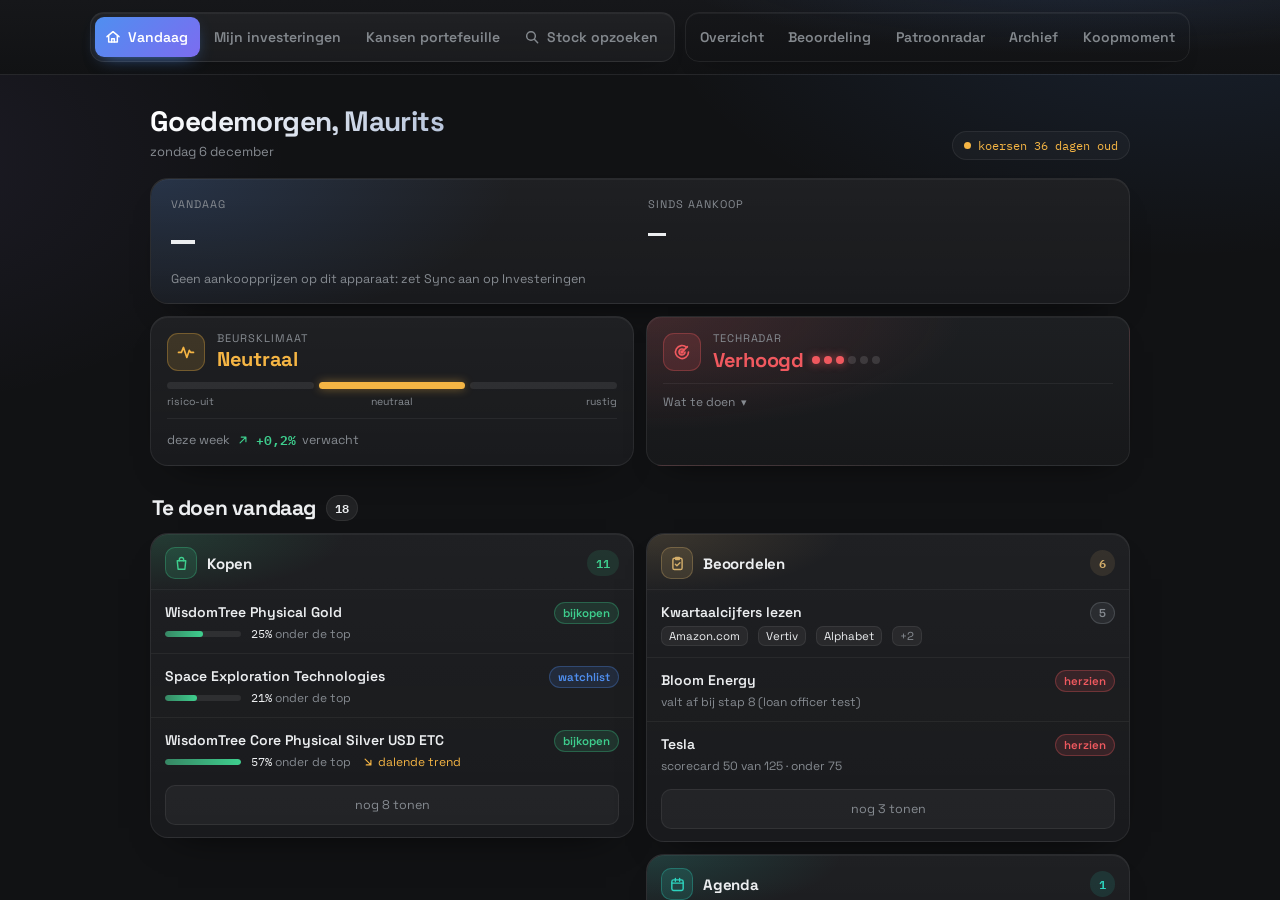
==== commit 5a8eb80d: "Alle pagina's in de stijl van Vandaag (gedeelde theme.css) - theme.css: één uitstraling voor alle pa" ====
--- a/index.html
+++ b/index.html
@@ -23,7 +23,7 @@
 <link rel="apple-touch-icon" href="icons/icon-180.png">
 <style>
   :root {
-    --ink: #141517; --panel: #1a1c1e; --panel-2: #202224; --line: #2a2c2f;
+    --ink: #111214; --panel: #1a1c1e; --panel-2: #202224; --line: #2a2c2f; --edge: rgba(255,255,255,.07);
     --muted: #83888d; --text: #eceef0; --accent: #4f8ff0;
   }
   * { box-sizing: border-box; margin: 0; padding: 0; }
@@ -36,18 +36,21 @@
   }
   nav.tabs {
     flex: 0 0 auto; display: flex; justify-content: center;
-    padding: 12px 18px; background: var(--ink); border-bottom: 1px solid var(--line);
+    padding: 12px 18px; border-bottom: 1px solid var(--edge);
+    background: radial-gradient(600px 120px at 85% -40%, rgba(79,143,240,.14), transparent 70%), linear-gradient(180deg, #16171a, var(--ink));
   }
   .navwrap { display: flex; gap: 10px; width: 100%; max-width: 1100px; }
   .seg {
     display: flex; gap: 4px; min-width: 0;
-    background: var(--panel); border: 1px solid var(--line); border-radius: 12px; padding: 4px;
+    background: linear-gradient(180deg, rgba(255,255,255,.04), rgba(255,255,255,.01)), #17181b;
+    border: 1px solid var(--edge); border-radius: 14px; padding: 4px;
+    box-shadow: inset 0 1px 0 rgba(255,255,255,.05), 0 10px 26px -20px rgba(0,0,0,.9);
   }
   /* breedte volgt de labels; groeiruimte naar rato van het aantal knoppen, zodat alle labels even ver uit elkaar staan */
   .seg.world { flex: 2 1 auto; }
   .seg button.ico { flex: 0 0 auto; display: inline-flex; align-items: center; gap: 7px; padding-left: 12px; padding-right: 14px; }
   .seg button.ico svg { width: 16px; height: 16px; flex-shrink: 0; }
-  .seg.world button.ico.active { background: var(--accent); color: #0d1117; }
+  .seg.world button.ico.active { color: #fff; }
   /* op Vandaag is het tweede niveau rustiger, maar de labels blijven leesbaar */
   .navwrap.is-home .seg.view { background: transparent; }
   .seg.view { flex: 5 1 auto; }
@@ -59,10 +62,10 @@
   }
   .seg button:hover { color: var(--text); }
   .seg button:active { background: rgba(255,255,255,.06); }
-  /* bovenste niveau: welke wereld (vol blauw) */
-  .seg.world button.active { background: var(--accent); color: #0d1117; }
+  /* bovenste niveau: welke wereld (verloop blauw-paars, zoals de hoofdknoppen op de pagina's) */
+  .seg.world button.active { background: linear-gradient(135deg, #4f8ff0, #7c6cf0); color: #fff; box-shadow: 0 6px 18px -8px rgba(79,143,240,.9); }
   /* tweede niveau: welk scherm (licht blauw) */
-  .seg.view button.active { background: rgba(79,143,240,.16); color: var(--accent); box-shadow: inset 0 0 0 1px rgba(79,143,240,.55); }
+  .seg.view button.active { background: rgba(79,143,240,.16); color: #8db6ff; box-shadow: inset 0 0 0 1px rgba(79,143,240,.55), 0 0 18px -6px rgba(79,143,240,.6); }
   .seg button .n { font-size: 11px; font-weight: 600; opacity: .75; margin-left: 4px; }
   .seg button .short { display: none; }
   /* tablet en computer: één rij, iets compacter zodat alle labels passen (ook met Stock opzoeken erbij) */
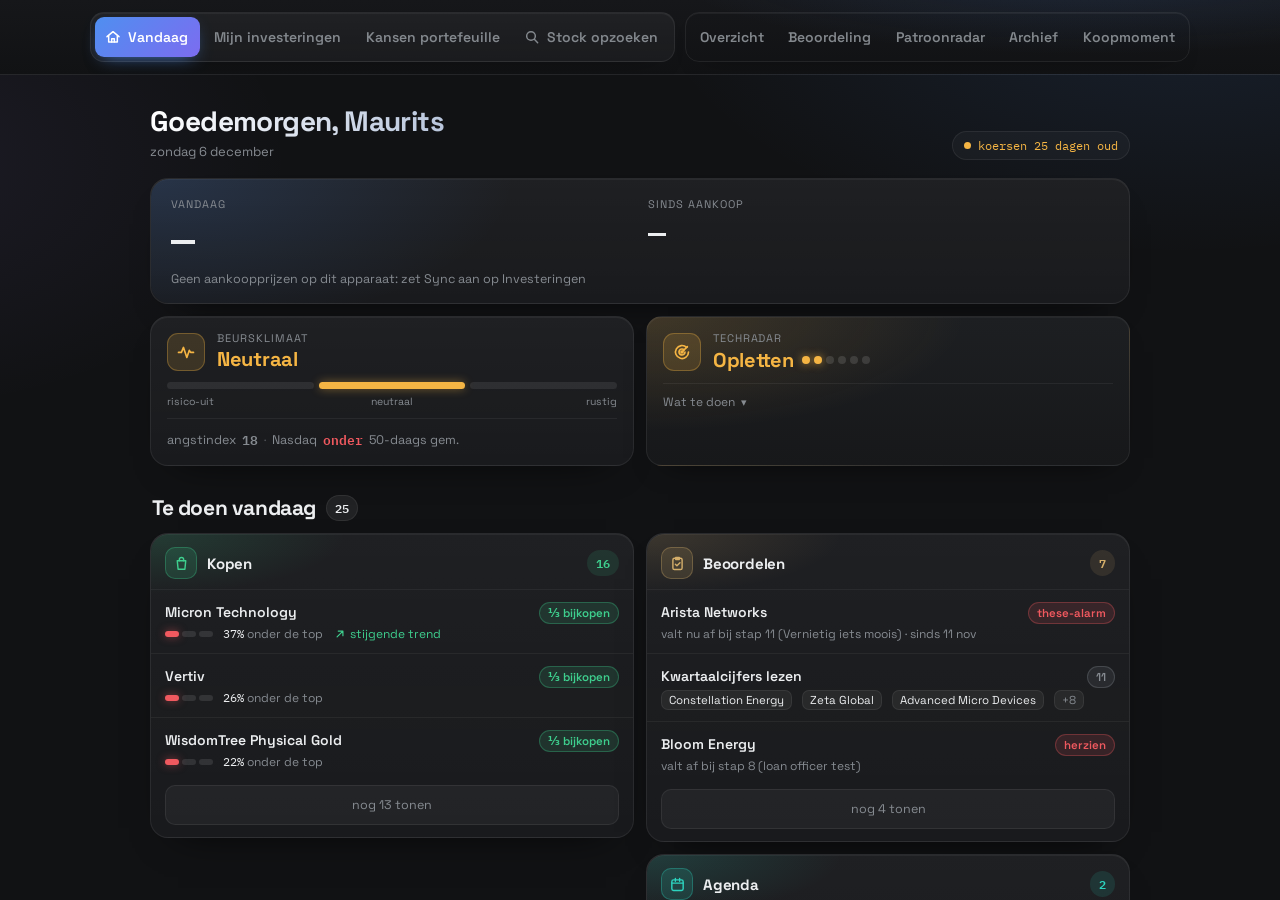
==== commit ff5efaf1: "Alleen-lezen voor bezoekers, strenger beveiligingsbeleid, veiliger tokens (tussenstand) Kijkmodus: i" ====
--- a/index.html
+++ b/index.html
@@ -2,7 +2,7 @@
 <html lang="nl">
 <head>
 <meta charset="UTF-8">
-<meta http-equiv="Content-Security-Policy" content="default-src 'self'; script-src 'self' 'unsafe-inline'; style-src 'self' 'unsafe-inline'; font-src 'self'; img-src 'self' data:; connect-src 'self' https://api.github.com; frame-src 'self'; object-src 'none'; base-uri 'none'; form-action 'none'">
+<meta http-equiv="Content-Security-Policy" content="default-src 'self'; script-src 'self' 'sha256-mNAvqRsw5Y2QubE07ddUYR/fn3C9YqDQwDA/HIidtWA='; style-src 'self' 'unsafe-inline'; font-src 'self'; img-src 'self' data:; connect-src 'self' https://api.github.com; frame-src 'self'; object-src 'none'; base-uri 'none'; form-action 'none'">
 <meta name="referrer" content="no-referrer">
 <meta name="robots" content="noindex, nofollow">
 <style id="af">html{display:none}</style>
